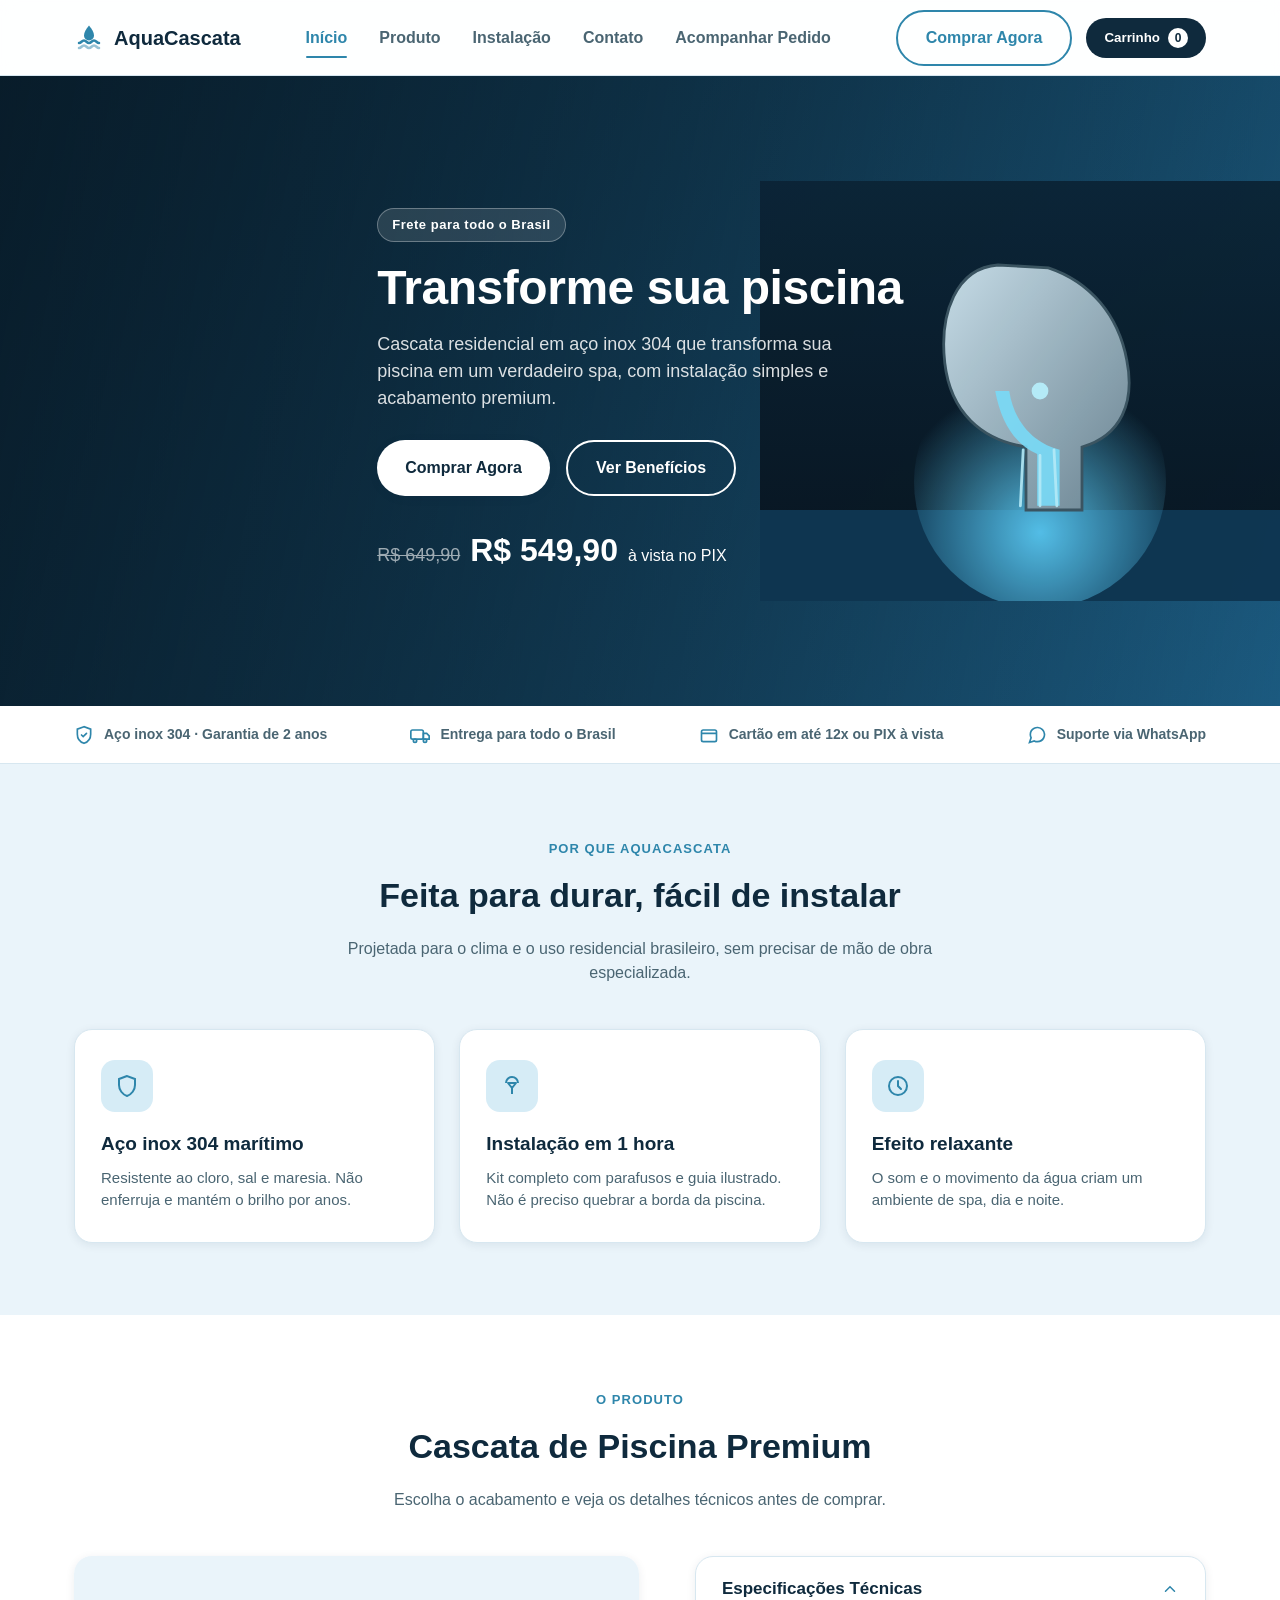
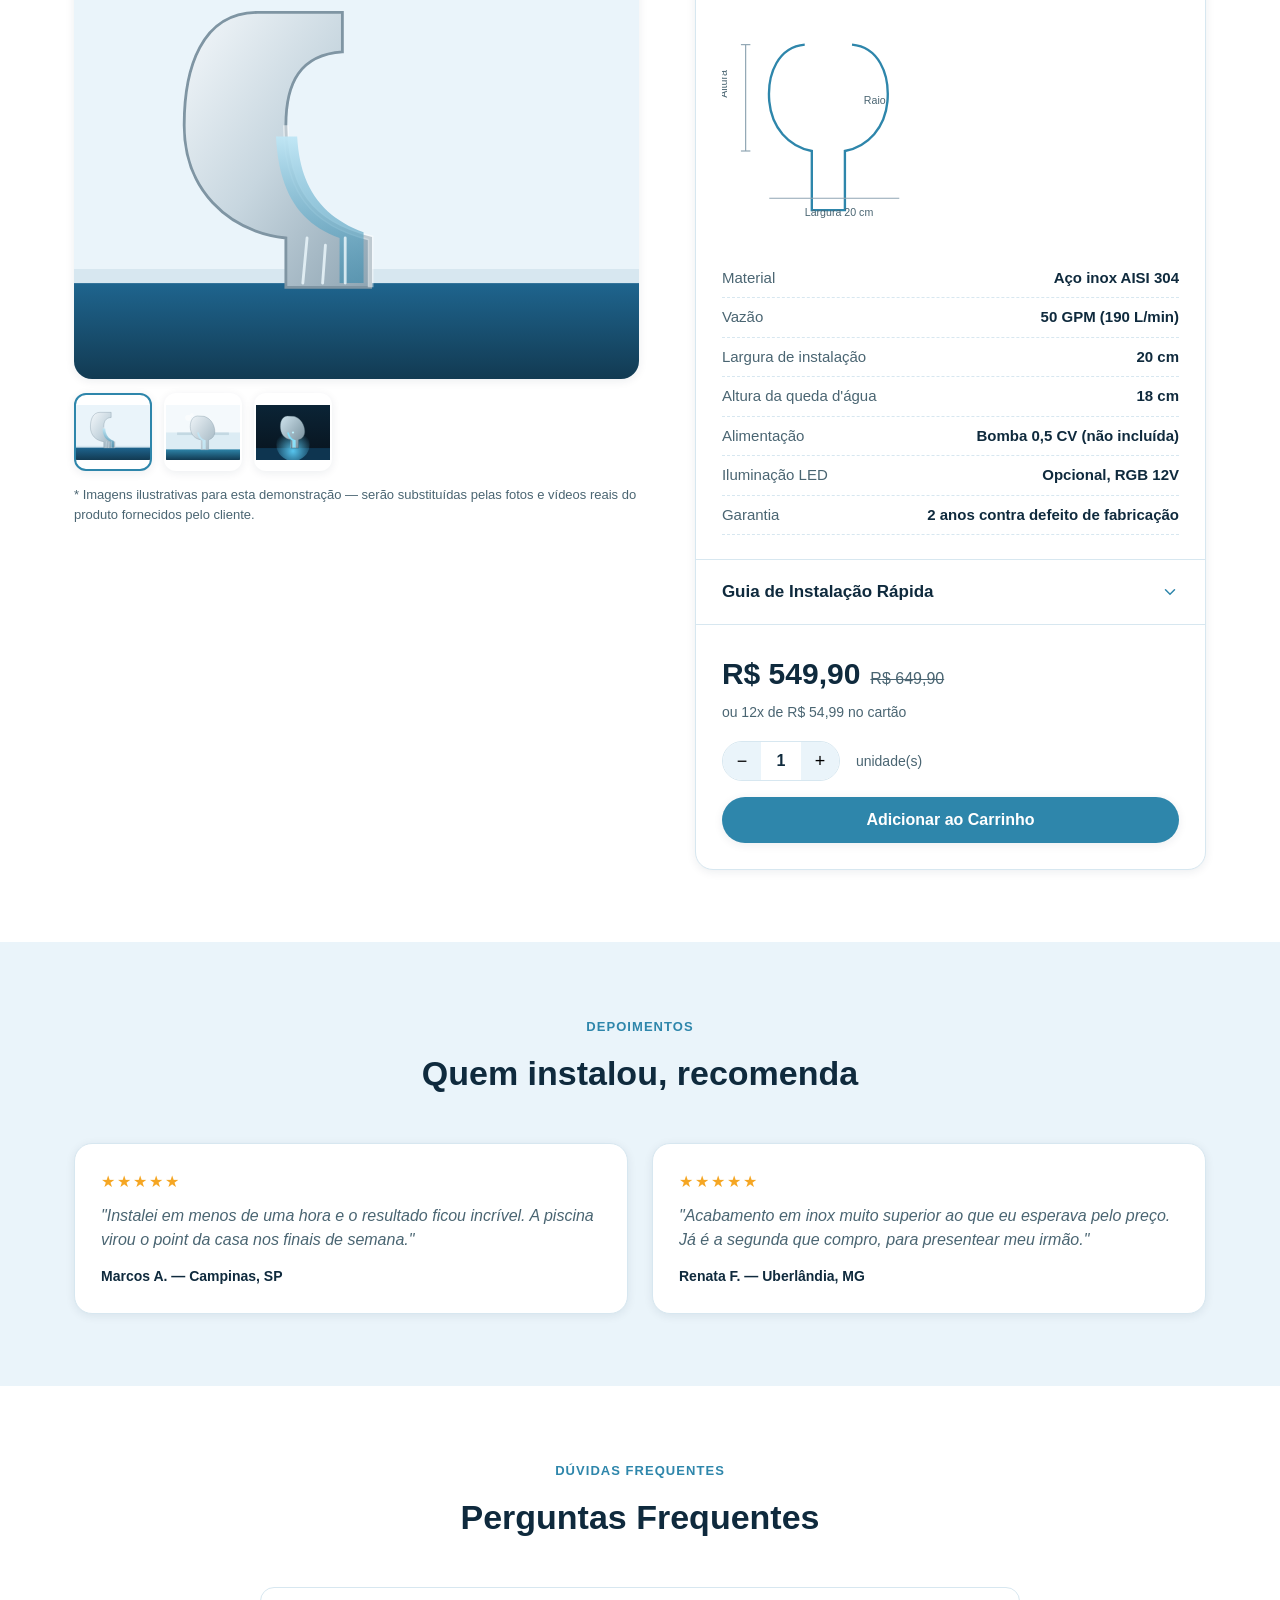
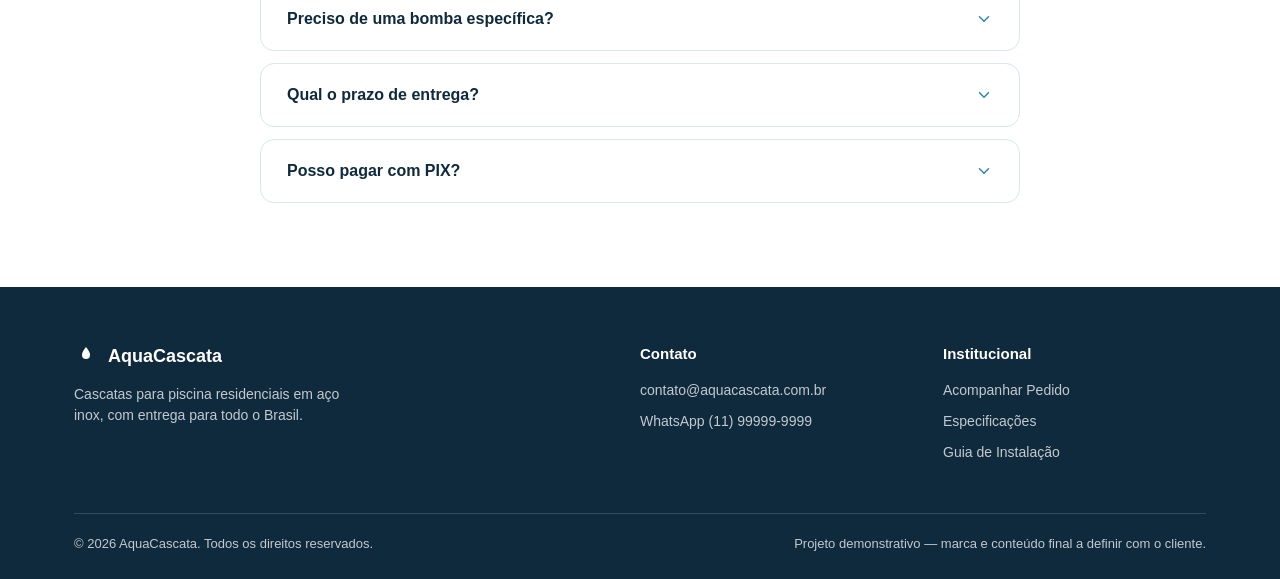
==== cascata-piscina-ecommerce/index.html @ f9c1d42a "Add pool-waterfall e-commerce demo (cascata-piscina-ecommerce) Static single-product e-commerce prot" ====
<!DOCTYPE html>
<html lang="pt-BR">
<head>
<meta charset="UTF-8">
<meta name="viewport" content="width=device-width, initial-scale=1.0">
<title>Cascata para Piscina Residencial em Aço Inox | AquaCascata</title>
<meta name="description" content="Cascata para piscina residencial em aço inox 304. Instalação fácil, iluminação LED opcional e entrega para todo o Brasil. Compre com PIX ou cartão em até 12x.">
<meta name="keywords" content="cascata para piscina, cascata para piscina residencial, cachoeira para piscina, spillway piscina">
<link rel="canonical" href="https://exemplo.com.br/">
<!-- Open Graph -->
<meta property="og:type" content="product">
<meta property="og:title" content="Cascata para Piscina Residencial em Aço Inox | AquaCascata">
<meta property="og:description" content="Transforme sua piscina com uma cascata premium em aço inox 304. Fácil instalação, iluminação LED opcional, entrega para todo o Brasil.">
<meta property="og:image" content="assets/waterfall-1.svg">
<meta property="og:locale" content="pt_BR">
<link rel="stylesheet" href="css/styles.css">
<!-- Schema.org structured data for SEO -->
<script type="application/ld+json">
{
  "@context": "https://schema.org/",
  "@type": "Product",
  "name": "Cascata de Piscina Premium AquaCascata",
  "image": "assets/waterfall-1.svg",
  "description": "Cascata para piscina residencial em aço inox 304, fluxo de 50 GPM, com iluminação LED opcional.",
  "brand": { "@type": "Brand", "name": "AquaCascata" },
  "offers": {
    "@type": "Offer",
    "priceCurrency": "BRL",
    "price": "549.90",
    "availability": "https://schema.org/InStock",
    "url": "https://exemplo.com.br/"
  }
}
</script>
<!-- Google Analytics 4 (placeholder — troque G-XXXXXXX pelo ID real do cliente) -->
<script>
  window.dataLayer = window.dataLayer || [];
  function gtag(){dataLayer.push(arguments);}
  gtag('js', new Date());
  gtag('config', 'G-XXXXXXX');
</script>
<!-- Meta (Facebook) Pixel (placeholder — troque XXXXXXXXXXXXXXX pelo ID real do cliente) -->
<script>
  !function(f,b,e,v,n,t,s){if(f.fbq)return;n=f.fbq=function(){n.callMethod?
  n.callMethod.apply(n,arguments):n.queue.push(arguments)};if(!f._fbq)f._fbq=n;
  n.push=n;n.loaded=!0;n.version='2.0';n.queue=[];t=b.createElement(e);t.async=!0;
  t.src=v;s=b.getElementsByTagName(e)[0];s.parentNode.insertBefore(t,s)}(window,
  document,'script','https://connect.facebook.net/en_US/fbevents.js');
  fbq('init', 'XXXXXXXXXXXXXXX');
  fbq('track', 'PageView');
</script>
</head>
<body>

<header class="site-header">
  <div class="container">
    <a href="index.html" class="brand">
      <svg width="30" height="30" viewBox="0 0 24 24" fill="none"><path d="M4 16c2 0 2-2 4-2s2 2 4 2 2-2 4-2 2 2 4 2" stroke="#2e86ab" stroke-width="2" stroke-linecap="round"/><path d="M4 20c2 0 2-2 4-2s2 2 4 2 2-2 4-2 2 2 4 2" stroke="#2e86ab" stroke-width="2" stroke-linecap="round" opacity="0.5"/><path d="M12 2c-2.5 3-4 5.5-4 8a4 4 0 0 0 8 0c0-2.5-1.5-5-4-8Z" fill="#2e86ab"/></svg>
      AquaCascata
    </a>
    <button class="nav-toggle" id="navToggle" aria-label="Abrir menu"><span></span><span></span><span></span></button>
    <nav class="main-nav" id="mainNav">
      <a href="index.html" class="active">Início</a>
      <a href="index.html#produto">Produto</a>
      <a href="index.html#instalacao">Instalação</a>
      <a href="index.html#contato">Contato</a>
      <a href="rastreio.html">Acompanhar Pedido</a>
    </nav>
    <div class="header-actions">
      <a href="index.html#produto" class="btn btn-outline">Comprar Agora</a>
      <button class="cart-btn" id="cartOpenBtn">
        Carrinho <span class="cart-count" id="cartCount">0</span>
      </button>
    </div>
  </div>
</header>

<section class="hero">
  <div class="container">
    <div class="hero-content">
      <span class="eyebrow">Frete para todo o Brasil</span>
      <h1>Transforme sua piscina</h1>
      <p>Cascata residencial em aço inox 304 que transforma sua piscina em um verdadeiro spa, com instalação simples e acabamento premium.</p>
      <div class="hero-ctas">
        <a href="#produto" class="btn btn-light">Comprar Agora</a>
        <a href="#beneficios" class="btn btn-outline" style="border-color:#fff;color:#fff;">Ver Benefícios</a>
      </div>
      <div class="hero-price">
        <span class="old">R$ 649,90</span>
        <span class="new">R$ 549,90</span>
        <span>à vista no PIX</span>
      </div>
    </div>
  </div>
  <img class="hero-illustration" src="assets/waterfall-3.svg" alt="Cascata para piscina com iluminação LED noturna">
</section>

<div class="trust-bar">
  <div class="container">
    <div class="trust-item"><svg width="20" height="20" fill="none" viewBox="0 0 24 24"><path d="M12 2 4 5v6c0 5 3.4 9.4 8 11 4.6-1.6 8-6 8-11V5l-8-3Z" stroke="currentColor" stroke-width="2"/><path d="m9 12 2 2 4-4" stroke="currentColor" stroke-width="2" stroke-linecap="round"/></svg> Aço inox 304 · Garantia de 2 anos</div>
    <div class="trust-item"><svg width="20" height="20" fill="none" viewBox="0 0 24 24"><rect x="1" y="6" width="15" height="11" rx="2" stroke="currentColor" stroke-width="2"/><path d="M16 10h4l3 3v4h-7z" stroke="currentColor" stroke-width="2"/><circle cx="6" cy="19" r="2" stroke="currentColor" stroke-width="2"/><circle cx="18" cy="19" r="2" stroke="currentColor" stroke-width="2"/></svg> Entrega para todo o Brasil</div>
    <div class="trust-item"><svg width="20" height="20" fill="none" viewBox="0 0 24 24"><path d="M3 10h18M5 6h14a2 2 0 0 1 2 2v10a2 2 0 0 1-2 2H5a2 2 0 0 1-2-2V8a2 2 0 0 1 2-2Z" stroke="currentColor" stroke-width="2"/></svg> Cartão em até 12x ou PIX à vista</div>
    <div class="trust-item"><svg width="20" height="20" fill="none" viewBox="0 0 24 24"><path d="M21 11.5a8.38 8.38 0 0 1-.9 3.8 8.5 8.5 0 0 1-7.6 4.7 8.38 8.38 0 0 1-3.8-.9L3 21l1.9-5.7a8.38 8.38 0 0 1-.9-3.8 8.5 8.5 0 0 1 4.7-7.6 8.38 8.38 0 0 1 3.8-.9h.5a8.48 8.48 0 0 1 8 8v.5Z" stroke="currentColor" stroke-width="2"/></svg> Suporte via WhatsApp</div>
  </div>
</div>

<section id="beneficios">
  <div class="container">
    <div class="section-head">
      <span class="tag">Por que AquaCascata</span>
      <h2>Feita para durar, fácil de instalar</h2>
      <p>Projetada para o clima e o uso residencial brasileiro, sem precisar de mão de obra especializada.</p>
    </div>
    <div class="grid-3">
      <div class="benefit-card">
        <div class="benefit-icon"><svg width="24" height="24" fill="none" viewBox="0 0 24 24"><path d="M12 2 4 5v6c0 5 3.4 9.4 8 11 4.6-1.6 8-6 8-11V5l-8-3Z" stroke="currentColor" stroke-width="2"/></svg></div>
        <h3>Aço inox 304 marítimo</h3>
        <p>Resistente ao cloro, sal e maresia. Não enferruja e mantém o brilho por anos.</p>
      </div>
      <div class="benefit-card">
        <div class="benefit-icon"><svg width="24" height="24" fill="none" viewBox="0 0 24 24"><path d="M12 20v-6M12 14 8 9h8l-4 5Z" stroke="currentColor" stroke-width="2" stroke-linejoin="round"/><path d="M6 9a6 6 0 1 1 12 0" stroke="currentColor" stroke-width="2"/></svg></div>
        <h3>Instalação em 1 hora</h3>
        <p>Kit completo com parafusos e guia ilustrado. Não é preciso quebrar a borda da piscina.</p>
      </div>
      <div class="benefit-card">
        <div class="benefit-icon"><svg width="24" height="24" fill="none" viewBox="0 0 24 24"><circle cx="12" cy="12" r="9" stroke="currentColor" stroke-width="2"/><path d="M12 7v5l3 3" stroke="currentColor" stroke-width="2" stroke-linecap="round"/></svg></div>
        <h3>Efeito relaxante</h3>
        <p>O som e o movimento da água criam um ambiente de spa, dia e noite.</p>
      </div>
    </div>
  </div>
</section>

<section id="produto" class="section-alt">
  <div class="container">
    <div class="section-head">
      <span class="tag">O produto</span>
      <h2>Cascata de Piscina Premium</h2>
      <p>Escolha o acabamento e veja os detalhes técnicos antes de comprar.</p>
    </div>

    <div class="product-section">
      <div>
        <div class="gallery-main">
          <img id="galleryMainImg" src="assets/waterfall-1.svg" alt="Cascata para piscina, vista frontal em aço inox">
        </div>
        <div class="gallery-thumbs">
          <button class="active" data-img="assets/waterfall-1.svg"><img src="assets/waterfall-1.svg" alt="Vista frontal"></button>
          <button data-img="assets/waterfall-2.svg"><img src="assets/waterfall-2.svg" alt="Vista lateral instalada na borda"></button>
          <button data-img="assets/waterfall-3.svg"><img src="assets/waterfall-3.svg" alt="Com iluminação LED noturna"></button>
        </div>
        <p style="color:var(--text-muted);font-size:13px;margin-top:14px;">
          * Imagens ilustrativas para esta demonstração — serão substituídas pelas fotos e vídeos reais do produto fornecidos pelo cliente.
        </p>
      </div>

      <div>
        <div class="product-panel">
          <div class="accordion-item open">
            <button class="accordion-trigger" data-accordion>
              Especificações Técnicas
              <svg class="chevron" width="18" height="18" viewBox="0 0 24 24" fill="none"><path d="m6 9 6 6 6-6" stroke="currentColor" stroke-width="2" stroke-linecap="round"/></svg>
            </button>
            <div class="accordion-body">
              <svg class="spec-diagram" viewBox="0 0 220 180" fill="none">
                <path d="M70 20c-22 2-32 24-30 48 2 22 16 38 36 42v50h28v-50c20-4 34-20 36-42 2-24-8-46-30-48" stroke="#2e86ab" stroke-width="2"/>
                <line x1="20" y1="20" x2="20" y2="110" stroke="#8fa5b3" stroke-width="1"/>
                <line x1="16" y1="20" x2="24" y2="20" stroke="#8fa5b3" stroke-width="1"/>
                <line x1="16" y1="110" x2="24" y2="110" stroke="#8fa5b3" stroke-width="1"/>
                <text x="4" y="65" font-size="9" fill="#4a6572" transform="rotate(-90 4 65)">Altura</text>
                <line x1="40" y1="150" x2="150" y2="150" stroke="#8fa5b3" stroke-width="1"/>
                <text x="70" y="165" font-size="9" fill="#4a6572">Largura 20 cm</text>
                <text x="120" y="70" font-size="9" fill="#4a6572">Raio</text>
              </svg>
              <ul class="spec-list">
                <li><span>Material</span> <b>Aço inox AISI 304</b></li>
                <li><span>Vazão</span> <b>50 GPM (190 L/min)</b></li>
                <li><span>Largura de instalação</span> <b>20 cm</b></li>
                <li><span>Altura da queda d'água</span> <b>18 cm</b></li>
                <li><span>Alimentação</span> <b>Bomba 0,5 CV (não incluída)</b></li>
                <li><span>Iluminação LED</span> <b>Opcional, RGB 12V</b></li>
                <li><span>Garantia</span> <b>2 anos contra defeito de fabricação</b></li>
              </ul>
            </div>
          </div>
          <div class="accordion-item" id="instalacao">
            <button class="accordion-trigger" data-accordion>
              Guia de Instalação Rápida
              <svg class="chevron" width="18" height="18" viewBox="0 0 24 24" fill="none"><path d="m6 9 6 6 6-6" stroke="currentColor" stroke-width="2" stroke-linecap="round"/></svg>
            </button>
            <div class="accordion-body">
              <ol class="install-steps">
                <li>Escolha a posição na borda da piscina e marque os furos com o gabarito incluso.</li>
                <li>Fixe a base com os parafusos e buchas fornecidos (chave de fenda ou parafusadeira).</li>
                <li>Conecte a mangueira da bomba à entrada de água na parte traseira da peça.</li>
                <li>Ligue a bomba e ajuste o registro até atingir o efeito de queda desejado.</li>
                <li>(Opcional) Conecte a fita LED à fonte 12V para iluminação noturna.</li>
              </ol>
              <a class="download-link" href="#" onclick="alert('Nesta demonstração o PDF é simulado. No site final, este link abre o guia de instalação real em PDF.'); return false;">
                <svg width="18" height="18" fill="none" viewBox="0 0 24 24"><path d="M12 3v12m0 0-4-4m4 4 4-4" stroke="currentColor" stroke-width="2" stroke-linecap="round" stroke-linejoin="round"/><path d="M4 17v2a2 2 0 0 0 2 2h12a2 2 0 0 0 2-2v-2" stroke="currentColor" stroke-width="2"/></svg>
                Baixar guia em PDF
              </a>
            </div>
          </div>

          <div class="buy-box">
            <div class="price-row"><span class="new">R$ 549,90</span><span class="old">R$ 649,90</span></div>
            <div class="installments">ou 12x de R$ 54,99 no cartão</div>
            <div class="qty-row">
              <div class="qty-control">
                <button type="button" id="qtyMinus">−</button>
                <span id="qtyValue">1</span>
                <button type="button" id="qtyPlus">+</button>
              </div>
              <span style="color:var(--text-muted);font-size:14px;">unidade(s)</span>
            </div>
            <button class="btn btn-primary btn-block" id="addToCartBtn">Adicionar ao Carrinho</button>
          </div>
        </div>
      </div>
    </div>
  </div>
</section>

<section>
  <div class="container">
    <div class="section-head">
      <span class="tag">Depoimentos</span>
      <h2>Quem instalou, recomenda</h2>
    </div>
    <div class="grid-2">
      <div class="testimonial">
        <div class="stars">★★★★★</div>
        <p>"Instalei em menos de uma hora e o resultado ficou incrível. A piscina virou o point da casa nos finais de semana."</p>
        <div class="who">Marcos A. — Campinas, SP</div>
      </div>
      <div class="testimonial">
        <div class="stars">★★★★★</div>
        <p>"Acabamento em inox muito superior ao que eu esperava pelo preço. Já é a segunda que compro, para presentear meu irmão."</p>
        <div class="who">Renata F. — Uberlândia, MG</div>
      </div>
    </div>
  </div>
</section>

<section class="section-alt">
  <div class="container">
    <div class="section-head">
      <span class="tag">Dúvidas frequentes</span>
      <h2>Perguntas Frequentes</h2>
    </div>
    <div style="max-width:760px;margin:0 auto;">
      <div class="faq-item accordion-item">
        <button class="accordion-trigger" data-accordion>
          Preciso de uma bomba específica?
          <svg class="chevron" width="18" height="18" viewBox="0 0 24 24" fill="none"><path d="m6 9 6 6 6-6" stroke="currentColor" stroke-width="2" stroke-linecap="round"/></svg>
        </button>
        <div class="accordion-body"><p style="color:var(--text-muted);">Qualquer bomba de piscina a partir de 0,5 CV é compatível. Recomendamos consultar o guia técnico para vazões acima de 50 GPM.</p></div>
      </div>
      <div class="faq-item accordion-item">
        <button class="accordion-trigger" data-accordion>
          Qual o prazo de entrega?
          <svg class="chevron" width="18" height="18" viewBox="0 0 24 24" fill="none"><path d="m6 9 6 6 6-6" stroke="currentColor" stroke-width="2" stroke-linecap="round"/></svg>
        </button>
        <div class="accordion-body"><p style="color:var(--text-muted);">Entre 5 e 12 dias úteis, dependendo da região, com código de rastreio enviado por e-mail.</p></div>
      </div>
      <div class="faq-item accordion-item">
        <button class="accordion-trigger" data-accordion>
          Posso pagar com PIX?
          <svg class="chevron" width="18" height="18" viewBox="0 0 24 24" fill="none"><path d="m6 9 6 6 6-6" stroke="currentColor" stroke-width="2" stroke-linecap="round"/></svg>
        </button>
        <div class="accordion-body"><p style="color:var(--text-muted);">Sim. PIX com aprovação instantânea, ou cartão de crédito em até 12x.</p></div>
      </div>
    </div>
  </div>
</section>

<footer class="site-footer" id="contato">
  <div class="container">
    <div class="footer-grid">
      <div>
        <div class="footer-brand">
          <svg width="24" height="24" viewBox="0 0 24 24" fill="none"><path d="M12 2c-2.5 3-4 5.5-4 8a4 4 0 0 0 8 0c0-2.5-1.5-5-4-8Z" fill="#fff"/></svg>
          AquaCascata
        </div>
        <p style="max-width:280px;font-size:14px;">Cascatas para piscina residenciais em aço inox, com entrega para todo o Brasil.</p>
      </div>
      <div>
        <h4>Contato</h4>
        <ul>
          <li><a href="mailto:contato@aquacascata.com.br">contato@aquacascata.com.br</a></li>
          <li><a href="https://wa.me/5511999999999">WhatsApp (11) 99999-9999</a></li>
        </ul>
      </div>
      <div>
        <h4>Institucional</h4>
        <ul>
          <li><a href="rastreio.html">Acompanhar Pedido</a></li>
          <li><a href="#produto">Especificações</a></li>
          <li><a href="#instalacao">Guia de Instalação</a></li>
        </ul>
      </div>
    </div>
    <div class="footer-bottom">
      <span>© 2026 AquaCascata. Todos os direitos reservados.</span>
      <span>Projeto demonstrativo — marca e conteúdo final a definir com o cliente.</span>
    </div>
  </div>
</footer>

<div class="overlay" id="cartOverlay"></div>
<aside class="cart-drawer" id="cartDrawer">
  <div class="cart-drawer-head">
    <h3>Seu Carrinho</h3>
    <button id="cartCloseBtn" aria-label="Fechar carrinho">✕</button>
  </div>
  <div class="cart-items" id="cartItems"></div>
  <div class="cart-drawer-foot">
    <div class="coupon-box">
      <label for="couponInput">Código de Cupom</label>
      <div class="coupon-row">
        <input type="text" id="couponInput" placeholder="Código de Cupom">
        <button type="button" id="couponBtn">Go</button>
      </div>
    </div>
    <div class="cart-subtotal" style="margin-top:16px;">
      <span>Subtotal</span>
      <span id="cartSubtotal">R$ 0,00</span>
    </div>
    <a href="checkout.html" class="btn btn-primary btn-block">Finalizar Compra</a>
  </div>
</aside>

<script src="js/main.js"></script>
</body>
</html>
---- cascata-piscina-ecommerce/css/styles.css ----
/* ==========================================================================
   Cascata Premium — design tokens
   ========================================================================== */
:root {
  --bg-page: #eaf4fa;
  --bg-white: #ffffff;
  --text-dark: #0f2a3d;
  --text-muted: #4a6572;
  --accent: #2e86ab;
  --accent-dark: #1c5f7c;
  --accent-light: #d6ecf6;
  --border: #d7e7f0;
  --shadow-sm: 0 2px 10px rgba(15, 42, 61, 0.08);
  --shadow-md: 0 10px 30px rgba(15, 42, 61, 0.12);
  --radius-card: 18px;
  --radius-pill: 999px;
  --header-h: 76px;
}

* { box-sizing: border-box; }

html { scroll-behavior: smooth; }

body {
  margin: 0;
  font-family: "Segoe UI", -apple-system, BlinkMacSystemFont, Roboto, Helvetica, Arial, sans-serif;
  background: var(--bg-page);
  color: var(--text-dark);
  line-height: 1.5;
}

img { max-width: 100%; display: block; }

a { color: inherit; text-decoration: none; }

.container {
  max-width: 1180px;
  margin: 0 auto;
  padding: 0 24px;
}

.hidden { display: none !important; }

/* ---------- Buttons ---------- */
.btn {
  display: inline-flex;
  align-items: center;
  justify-content: center;
  gap: 8px;
  padding: 14px 28px;
  border-radius: var(--radius-pill);
  border: none;
  font-size: 16px;
  font-weight: 600;
  cursor: pointer;
  transition: transform 0.15s ease, box-shadow 0.15s ease, background 0.15s ease;
}
.btn:active { transform: scale(0.98); }

.btn-primary {
  background: var(--accent);
  color: #fff;
  box-shadow: var(--shadow-sm);
}
.btn-primary:hover { background: var(--accent-dark); }

.btn-light {
  background: #fff;
  color: var(--text-dark);
  box-shadow: var(--shadow-sm);
}
.btn-light:hover { background: var(--accent-light); }

.btn-outline {
  background: transparent;
  color: var(--accent);
  border: 2px solid var(--accent);
}
.btn-outline:hover { background: var(--accent-light); }

.btn-block { width: 100%; }

/* ---------- Header ---------- */
.site-header {
  position: sticky;
  top: 0;
  z-index: 100;
  height: var(--header-h);
  display: flex;
  align-items: center;
  background: rgba(255, 255, 255, 0.92);
  backdrop-filter: blur(8px);
  border-bottom: 1px solid var(--border);
}

.site-header .container {
  display: flex;
  align-items: center;
  justify-content: space-between;
  width: 100%;
}

.brand {
  display: flex;
  align-items: center;
  gap: 10px;
  font-size: 20px;
  font-weight: 700;
  color: var(--text-dark);
}
.brand svg { flex-shrink: 0; }

.main-nav {
  display: flex;
  align-items: center;
  gap: 32px;
}
.main-nav a {
  font-weight: 600;
  color: var(--text-muted);
  position: relative;
  padding: 6px 0;
}
.main-nav a:hover,
.main-nav a.active { color: var(--accent); }
.main-nav a.active::after {
  content: "";
  position: absolute;
  left: 0; right: 0; bottom: -2px;
  height: 2px;
  background: var(--accent);
  border-radius: 2px;
}

.header-actions { display: flex; align-items: center; gap: 14px; }

.cart-btn {
  position: relative;
  display: flex;
  align-items: center;
  gap: 8px;
  background: var(--text-dark);
  color: #fff;
  padding: 10px 18px;
  border-radius: var(--radius-pill);
  font-weight: 600;
  border: none;
  cursor: pointer;
}
.cart-btn:hover { background: var(--accent-dark); }
.cart-count {
  background: #fff;
  color: var(--text-dark);
  font-size: 12px;
  font-weight: 700;
  min-width: 20px;
  height: 20px;
  border-radius: 50%;
  display: inline-flex;
  align-items: center;
  justify-content: center;
  padding: 0 4px;
}

.nav-toggle {
  display: none;
  background: none;
  border: none;
  cursor: pointer;
  padding: 8px;
}
.nav-toggle span {
  display: block;
  width: 24px;
  height: 2px;
  background: var(--text-dark);
  margin: 5px 0;
  border-radius: 2px;
}

/* ---------- Hero ---------- */
.hero {
  position: relative;
  min-height: 560px;
  display: flex;
  align-items: center;
  background:
    linear-gradient(100deg, rgba(6, 20, 31, 0.78) 0%, rgba(6, 20, 31, 0.45) 55%, rgba(6, 20, 31, 0.15) 100%),
    var(--hero-img, linear-gradient(135deg, #103a52, #1f6690));
  background-size: cover;
  background-position: center;
  color: #fff;
  overflow: hidden;
}
.hero-illustration {
  position: absolute;
  right: -40px;
  top: 50%;
  transform: translateY(-50%);
  width: 46%;
  max-width: 560px;
  opacity: 0.95;
}
.hero-content {
  position: relative;
  z-index: 2;
  max-width: 620px;
  padding: 60px 0;
}
.eyebrow {
  display: inline-block;
  background: rgba(255, 255, 255, 0.12);
  border: 1px solid rgba(255, 255, 255, 0.3);
  padding: 6px 14px;
  border-radius: var(--radius-pill);
  font-size: 13px;
  font-weight: 600;
  letter-spacing: 0.04em;
  margin-bottom: 20px;
}
.hero h1 {
  font-size: 48px;
  line-height: 1.08;
  margin: 0 0 18px;
  font-weight: 800;
  letter-spacing: -0.01em;
}
.hero p {
  font-size: 18px;
  color: rgba(255, 255, 255, 0.85);
  margin: 0 0 28px;
  max-width: 480px;
}
.hero-ctas { display: flex; gap: 16px; flex-wrap: wrap; }
.hero-price {
  margin-top: 30px;
  display: flex;
  align-items: baseline;
  gap: 10px;
}
.hero-price .old { text-decoration: line-through; opacity: 0.6; font-size: 18px; }
.hero-price .new { font-size: 32px; font-weight: 800; }

/* ---------- Trust bar ---------- */
.trust-bar {
  background: #fff;
  border-bottom: 1px solid var(--border);
  padding: 18px 0;
}
.trust-bar .container {
  display: flex;
  justify-content: space-between;
  flex-wrap: wrap;
  gap: 16px;
}
.trust-item {
  display: flex;
  align-items: center;
  gap: 10px;
  font-weight: 600;
  color: var(--text-muted);
  font-size: 14px;
}
.trust-item svg { color: var(--accent); flex-shrink: 0; }

/* ---------- Section shell ---------- */
section { padding: 72px 0; }
.section-alt { background: #fff; }
.section-head {
  text-align: center;
  max-width: 620px;
  margin: 0 auto 44px;
}
.section-head .tag {
  color: var(--accent);
  font-weight: 700;
  font-size: 13px;
  letter-spacing: 0.08em;
  text-transform: uppercase;
}
.section-head h2 {
  font-size: 34px;
  margin: 10px 0 12px;
  font-weight: 800;
}
.section-head p { color: var(--text-muted); font-size: 16px; }

/* ---------- Benefits grid ---------- */
.grid-3 {
  display: grid;
  grid-template-columns: repeat(3, 1fr);
  gap: 24px;
}
.benefit-card {
  background: var(--bg-white);
  border-radius: var(--radius-card);
  padding: 30px 26px;
  box-shadow: var(--shadow-sm);
  border: 1px solid var(--border);
}
.benefit-icon {
  width: 52px;
  height: 52px;
  border-radius: 14px;
  background: var(--accent-light);
  color: var(--accent);
  display: flex;
  align-items: center;
  justify-content: center;
  margin-bottom: 18px;
}
.benefit-card h3 { margin: 0 0 8px; font-size: 19px; }
.benefit-card p { margin: 0; color: var(--text-muted); font-size: 15px; }

/* ---------- Product / gallery + specs ---------- */
.product-section { display: grid; grid-template-columns: 1.05fr 0.95fr; gap: 56px; align-items: start; }

.gallery-main {
  background: var(--bg-white);
  border-radius: var(--radius-card);
  box-shadow: var(--shadow-sm);
  overflow: hidden;
  aspect-ratio: 4 / 3;
  display: flex;
  align-items: center;
  justify-content: center;
}
.gallery-thumbs {
  display: flex;
  gap: 12px;
  margin-top: 14px;
}
.gallery-thumbs button {
  border: 2px solid transparent;
  background: var(--bg-white);
  border-radius: 12px;
  padding: 0;
  width: 78px;
  height: 78px;
  overflow: hidden;
  cursor: pointer;
  box-shadow: var(--shadow-sm);
}
.gallery-thumbs button.active { border-color: var(--accent); }

.product-panel {
  background: var(--bg-white);
  border-radius: var(--radius-card);
  box-shadow: var(--shadow-sm);
  border: 1px solid var(--border);
}
.accordion-item + .accordion-item { border-top: 1px solid var(--border); }
.accordion-trigger {
  width: 100%;
  display: flex;
  align-items: center;
  justify-content: space-between;
  background: none;
  border: none;
  padding: 22px 26px;
  font-size: 17px;
  font-weight: 700;
  color: var(--text-dark);
  cursor: pointer;
}
.accordion-trigger .chevron { transition: transform 0.2s ease; color: var(--accent); }
.accordion-item.open .chevron { transform: rotate(180deg); }
.accordion-body {
  max-height: 0;
  overflow: hidden;
  transition: max-height 0.25s ease;
  padding: 0 26px;
}
.accordion-item.open .accordion-body { max-height: 600px; padding-bottom: 24px; }

.spec-diagram { width: 100%; max-width: 260px; margin: 0 auto 18px; color: var(--accent); }
.spec-list { list-style: none; margin: 0; padding: 0; font-size: 15px; }
.spec-list li {
  display: flex;
  justify-content: space-between;
  padding: 8px 0;
  border-bottom: 1px dashed var(--border);
  color: var(--text-muted);
}
.spec-list li b { color: var(--text-dark); }

.install-steps { margin: 0; padding-left: 20px; color: var(--text-muted); font-size: 15px; }
.install-steps li { margin-bottom: 10px; }
.download-link {
  display: inline-flex;
  align-items: center;
  gap: 8px;
  margin-top: 14px;
  font-weight: 700;
  color: var(--accent);
}

.buy-box { padding: 26px; border-top: 1px solid var(--border); }
.buy-box .price-row {
  display: flex;
  align-items: baseline;
  gap: 10px;
  margin-bottom: 6px;
}
.buy-box .price-row .new { font-size: 30px; font-weight: 800; }
.buy-box .price-row .old { text-decoration: line-through; color: var(--text-muted); }
.buy-box .installments { color: var(--text-muted); font-size: 14px; margin-bottom: 18px; }
.qty-row { display: flex; align-items: center; gap: 16px; margin-bottom: 16px; }
.qty-control {
  display: flex;
  align-items: center;
  border: 1px solid var(--border);
  border-radius: var(--radius-pill);
  overflow: hidden;
}
.qty-control button {
  background: var(--bg-page);
  border: none;
  width: 38px;
  height: 38px;
  font-size: 18px;
  cursor: pointer;
}
.qty-control span { width: 40px; text-align: center; font-weight: 700; }

/* ---------- Testimonials ---------- */
.grid-2 { display: grid; grid-template-columns: repeat(2, 1fr); gap: 24px; }
.testimonial {
  background: var(--bg-white);
  border-radius: var(--radius-card);
  padding: 26px;
  box-shadow: var(--shadow-sm);
  border: 1px solid var(--border);
}
.testimonial .stars { color: #f5a623; margin-bottom: 10px; letter-spacing: 2px; }
.testimonial p { color: var(--text-muted); font-style: italic; margin: 0 0 14px; }
.testimonial .who { font-weight: 700; font-size: 14px; }

/* ---------- FAQ ---------- */
.faq-item { background: var(--bg-white); border: 1px solid var(--border); border-radius: 14px; margin-bottom: 12px; }
.faq-item .accordion-trigger { font-size: 16px; }

/* ---------- Footer ---------- */
.site-footer { background: var(--text-dark); color: rgba(255, 255, 255, 0.75); padding: 56px 0 26px; }
.footer-grid { display: grid; grid-template-columns: 2fr 1fr 1fr; gap: 40px; margin-bottom: 40px; }
.footer-grid h4 { color: #fff; margin: 0 0 14px; font-size: 15px; }
.footer-grid ul { list-style: none; margin: 0; padding: 0; }
.footer-grid li { margin-bottom: 10px; font-size: 14px; }
.footer-grid a:hover { color: #fff; }
.footer-brand { display: flex; align-items: center; gap: 10px; color: #fff; font-weight: 700; font-size: 18px; margin-bottom: 12px; }
.footer-bottom {
  border-top: 1px solid rgba(255, 255, 255, 0.15);
  padding-top: 20px;
  font-size: 13px;
  display: flex;
  justify-content: space-between;
  flex-wrap: wrap;
  gap: 10px;
}

/* ---------- Cart drawer ---------- */
.overlay {
  position: fixed;
  inset: 0;
  background: rgba(6, 20, 31, 0.45);
  z-index: 200;
  opacity: 0;
  pointer-events: none;
  transition: opacity 0.2s ease;
}
.overlay.open { opacity: 1; pointer-events: auto; }

.cart-drawer {
  position: fixed;
  top: 0;
  right: -420px;
  width: 380px;
  max-width: 92vw;
  height: 100%;
  background: var(--bg-page);
  z-index: 201;
  box-shadow: var(--shadow-md);
  transition: right 0.28s ease;
  display: flex;
  flex-direction: column;
}
.cart-drawer.open { right: 0; }
.cart-drawer-head {
  display: flex;
  align-items: center;
  justify-content: space-between;
  padding: 22px 24px;
  background: #fff;
  border-bottom: 1px solid var(--border);
}
.cart-drawer-head h3 { margin: 0; font-size: 20px; }
.cart-drawer-head button { background: none; border: none; cursor: pointer; font-size: 20px; color: var(--text-muted); }
.cart-items { flex: 1; overflow-y: auto; padding: 20px 24px; }
.cart-line {
  display: flex;
  gap: 14px;
  background: var(--bg-white);
  border-radius: 14px;
  padding: 14px;
  margin-bottom: 14px;
  box-shadow: var(--shadow-sm);
  position: relative;
}
.cart-line img { width: 64px; height: 64px; border-radius: 10px; object-fit: cover; background: var(--accent-light); }
.cart-line .name { font-weight: 700; font-size: 15px; margin: 0 0 4px; padding-right: 20px; }
.cart-line .price { color: var(--accent); font-weight: 700; }
.cart-line .remove {
  position: absolute;
  top: 10px;
  right: 10px;
  background: none;
  border: none;
  cursor: pointer;
  color: var(--text-muted);
  font-size: 16px;
}
.cart-empty { text-align: center; color: var(--text-muted); padding: 40px 10px; }
.coupon-box {
  background: var(--bg-white);
  border-radius: 14px;
  padding: 16px;
  margin-top: 6px;
  box-shadow: var(--shadow-sm);
}
.coupon-box label { display: block; font-weight: 700; margin-bottom: 10px; font-size: 14px; }
.coupon-row { display: flex; gap: 8px; }
.coupon-row input {
  flex: 1;
  padding: 10px 14px;
  border-radius: var(--radius-pill);
  border: 1px solid var(--border);
}
.coupon-row button {
  background: var(--accent);
  color: #fff;
  border: none;
  padding: 10px 20px;
  border-radius: var(--radius-pill);
  font-weight: 700;
  cursor: pointer;
}
.cart-drawer-foot { padding: 20px 24px; background: #fff; border-top: 1px solid var(--border); }
.cart-subtotal { display: flex; justify-content: space-between; font-size: 18px; font-weight: 800; margin-bottom: 14px; }

/* ---------- Forms (checkout) ---------- */
.checkout-wrap {
  max-width: 720px;
  margin: 0 auto;
  background: var(--bg-white);
  border-radius: var(--radius-card);
  box-shadow: var(--shadow-sm);
  padding: 40px;
}
.checkout-wrap h1 { text-align: center; font-size: 30px; margin: 0 0 30px; }
.form-section h2 { font-size: 16px; text-transform: uppercase; letter-spacing: 0.04em; color: var(--text-muted); margin: 0 0 16px; }
.form-grid { display: grid; grid-template-columns: 1fr 1fr; gap: 14px; margin-bottom: 30px; }
.form-grid .full { grid-column: 1 / -1; }
.field label { display: block; font-size: 13px; font-weight: 700; margin-bottom: 6px; color: var(--text-dark); }
.field input, .field select {
  width: 100%;
  padding: 13px 16px;
  border-radius: 12px;
  border: 1px solid var(--border);
  font-size: 15px;
  background: var(--bg-page);
}
.field input:focus, .field select:focus { outline: 2px solid var(--accent); background: #fff; }
.field.error input { outline: 2px solid #d64545; }
.field-error { color: #d64545; font-size: 12px; margin-top: 4px; display: none; }
.field.error .field-error { display: block; }

.payment-methods { display: grid; grid-template-columns: 1fr 1fr; gap: 16px; margin-bottom: 30px; }
.payment-option {
  border: 2px solid var(--border);
  border-radius: 14px;
  padding: 18px;
  cursor: pointer;
  transition: border-color 0.15s ease;
}
.payment-option.selected { border-color: var(--accent); background: var(--accent-light); }
.payment-option-head { display: flex; align-items: center; gap: 10px; font-weight: 700; margin-bottom: 12px; }
.payment-option-head input { accent-color: var(--accent); width: 16px; height: 16px; }
.card-fields { display: grid; grid-template-columns: 1fr; gap: 10px; }
.card-fields .row { display: grid; grid-template-columns: 1fr 1fr; gap: 10px; }
.card-fields input {
  width: 100%;
  padding: 10px 12px;
  border-radius: 10px;
  border: 1px solid var(--border);
  font-size: 14px;
  background: #fff;
}
.pix-box { text-align: center; color: var(--text-muted); font-size: 14px; }
.pix-box .pix-badge {
  display: inline-flex;
  align-items: center;
  gap: 8px;
  background: #fff;
  border-radius: var(--radius-pill);
  padding: 8px 16px;
  font-weight: 800;
  color: #32bcad;
  margin-bottom: 8px;
}

.order-total { display: flex; justify-content: space-between; align-items: center; font-size: 22px; font-weight: 800; margin: 20px 0 26px; padding-top: 20px; border-top: 1px dashed var(--border); }

/* ---------- Tracking page ---------- */
.track-box { max-width: 520px; margin: 0 auto; background: var(--bg-white); border-radius: var(--radius-card); box-shadow: var(--shadow-sm); padding: 36px; text-align: center; }
.track-result { margin-top: 24px; text-align: left; }
.track-step { display: flex; gap: 14px; padding: 12px 0; border-bottom: 1px solid var(--border); }
.track-step .dot { width: 12px; height: 12px; border-radius: 50%; background: var(--border); margin-top: 5px; flex-shrink: 0; }
.track-step.done .dot { background: var(--accent); }
.track-step .label { font-weight: 700; }
.track-step .date { font-size: 13px; color: var(--text-muted); }

/* ---------- Confirmation page ---------- */
.confirm-box { max-width: 560px; margin: 0 auto; text-align: center; background: var(--bg-white); border-radius: var(--radius-card); box-shadow: var(--shadow-sm); padding: 48px 40px; }
.confirm-icon { width: 72px; height: 72px; border-radius: 50%; background: var(--accent-light); color: var(--accent); display: flex; align-items: center; justify-content: center; margin: 0 auto 20px; }
.confirm-order-id { display: inline-block; background: var(--bg-page); padding: 10px 22px; border-radius: var(--radius-pill); font-weight: 800; letter-spacing: 0.04em; margin: 14px 0 26px; }

/* ---------- Mobile ---------- */
@media (max-width: 900px) {
  .grid-3 { grid-template-columns: 1fr; }
  .grid-2 { grid-template-columns: 1fr; }
  .product-section { grid-template-columns: 1fr; }
  .footer-grid { grid-template-columns: 1fr 1fr; }
  .hero h1 { font-size: 36px; }
  .hero-illustration { display: none; }
}

@media (max-width: 720px) {
  .main-nav { position: fixed; top: var(--header-h); left: 0; right: 0; background: #fff; flex-direction: column; align-items: flex-start; padding: 20px 24px; gap: 18px; border-bottom: 1px solid var(--border); transform: translateY(-130%); transition: transform 0.2s ease; }
  .main-nav.open { transform: translateY(0); }
  .nav-toggle { display: block; }
  .header-actions .btn-outline { display: none; }
  .form-grid { grid-template-columns: 1fr; }
  .payment-methods { grid-template-columns: 1fr; }
  .footer-grid { grid-template-columns: 1fr; }
  .checkout-wrap { padding: 26px; }
  .hero { min-height: 460px; }
  .card-fields .row { grid-template-columns: 1fr; }
}
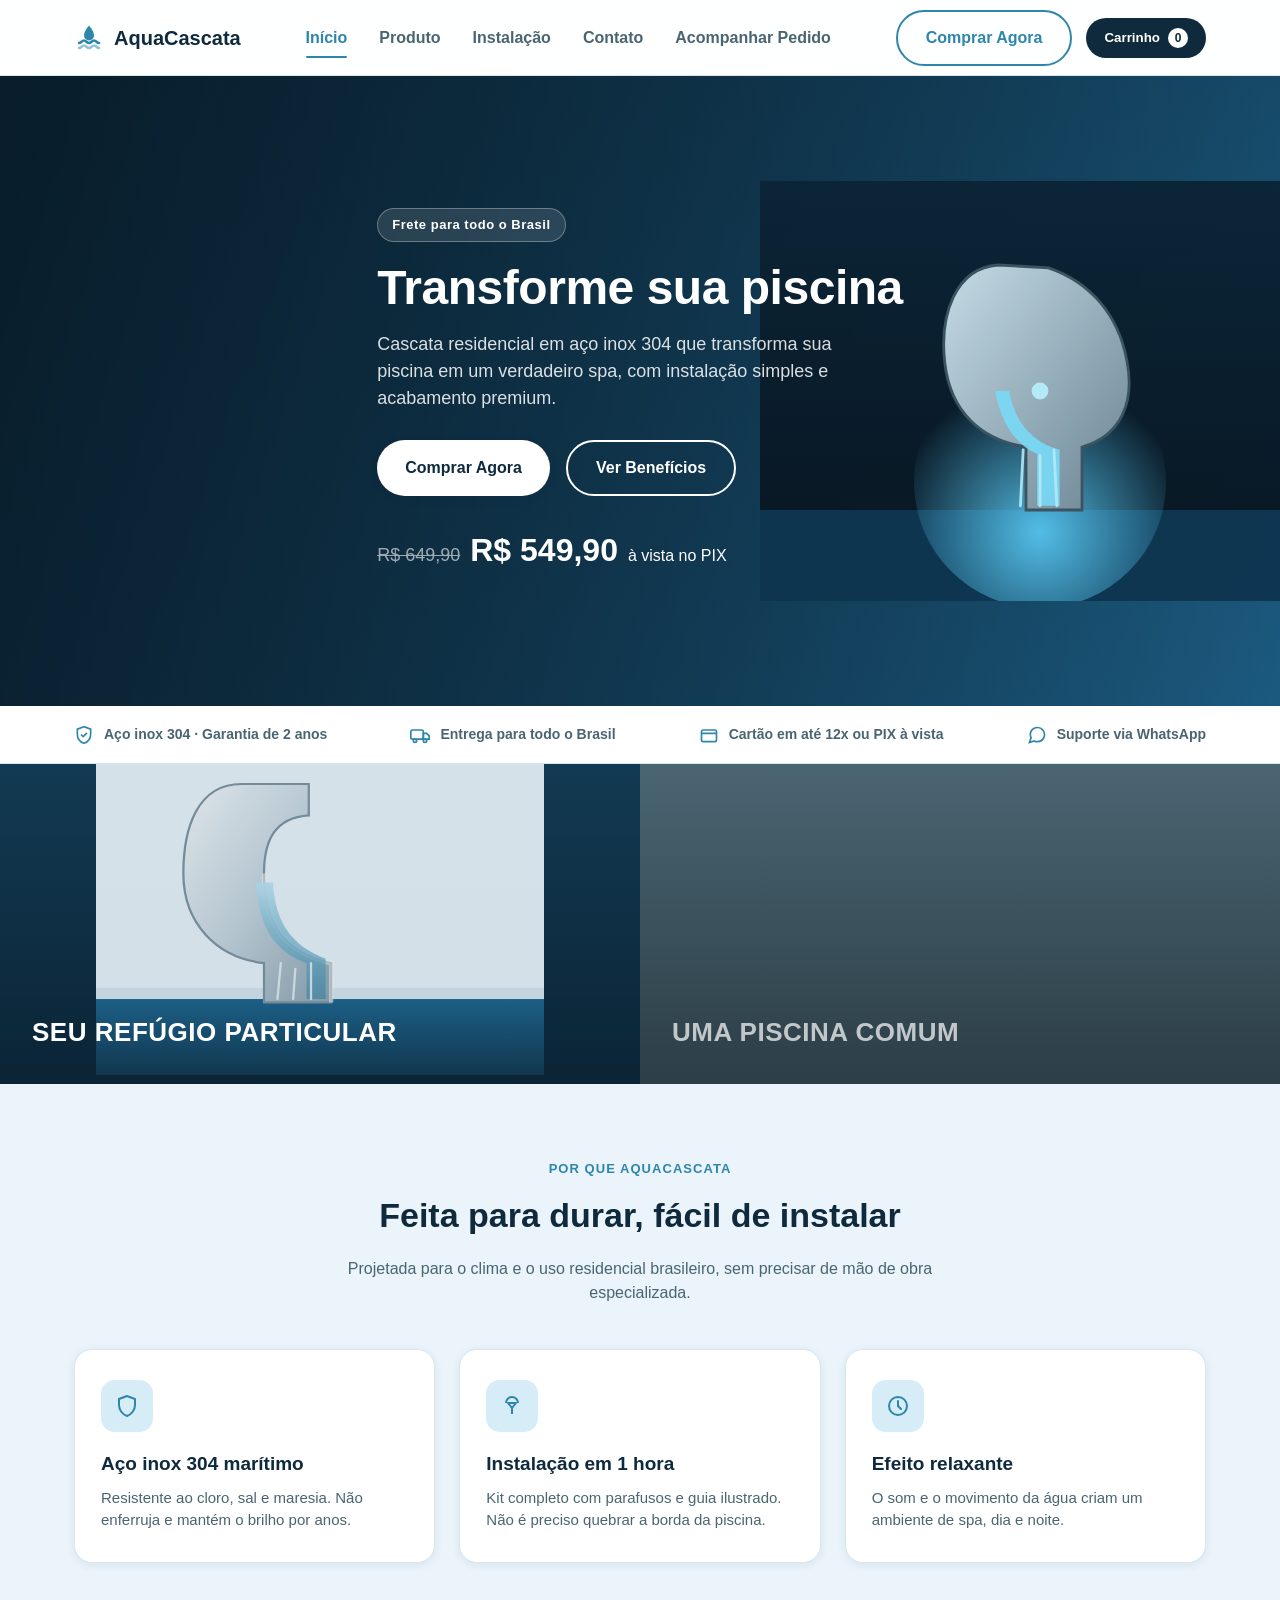
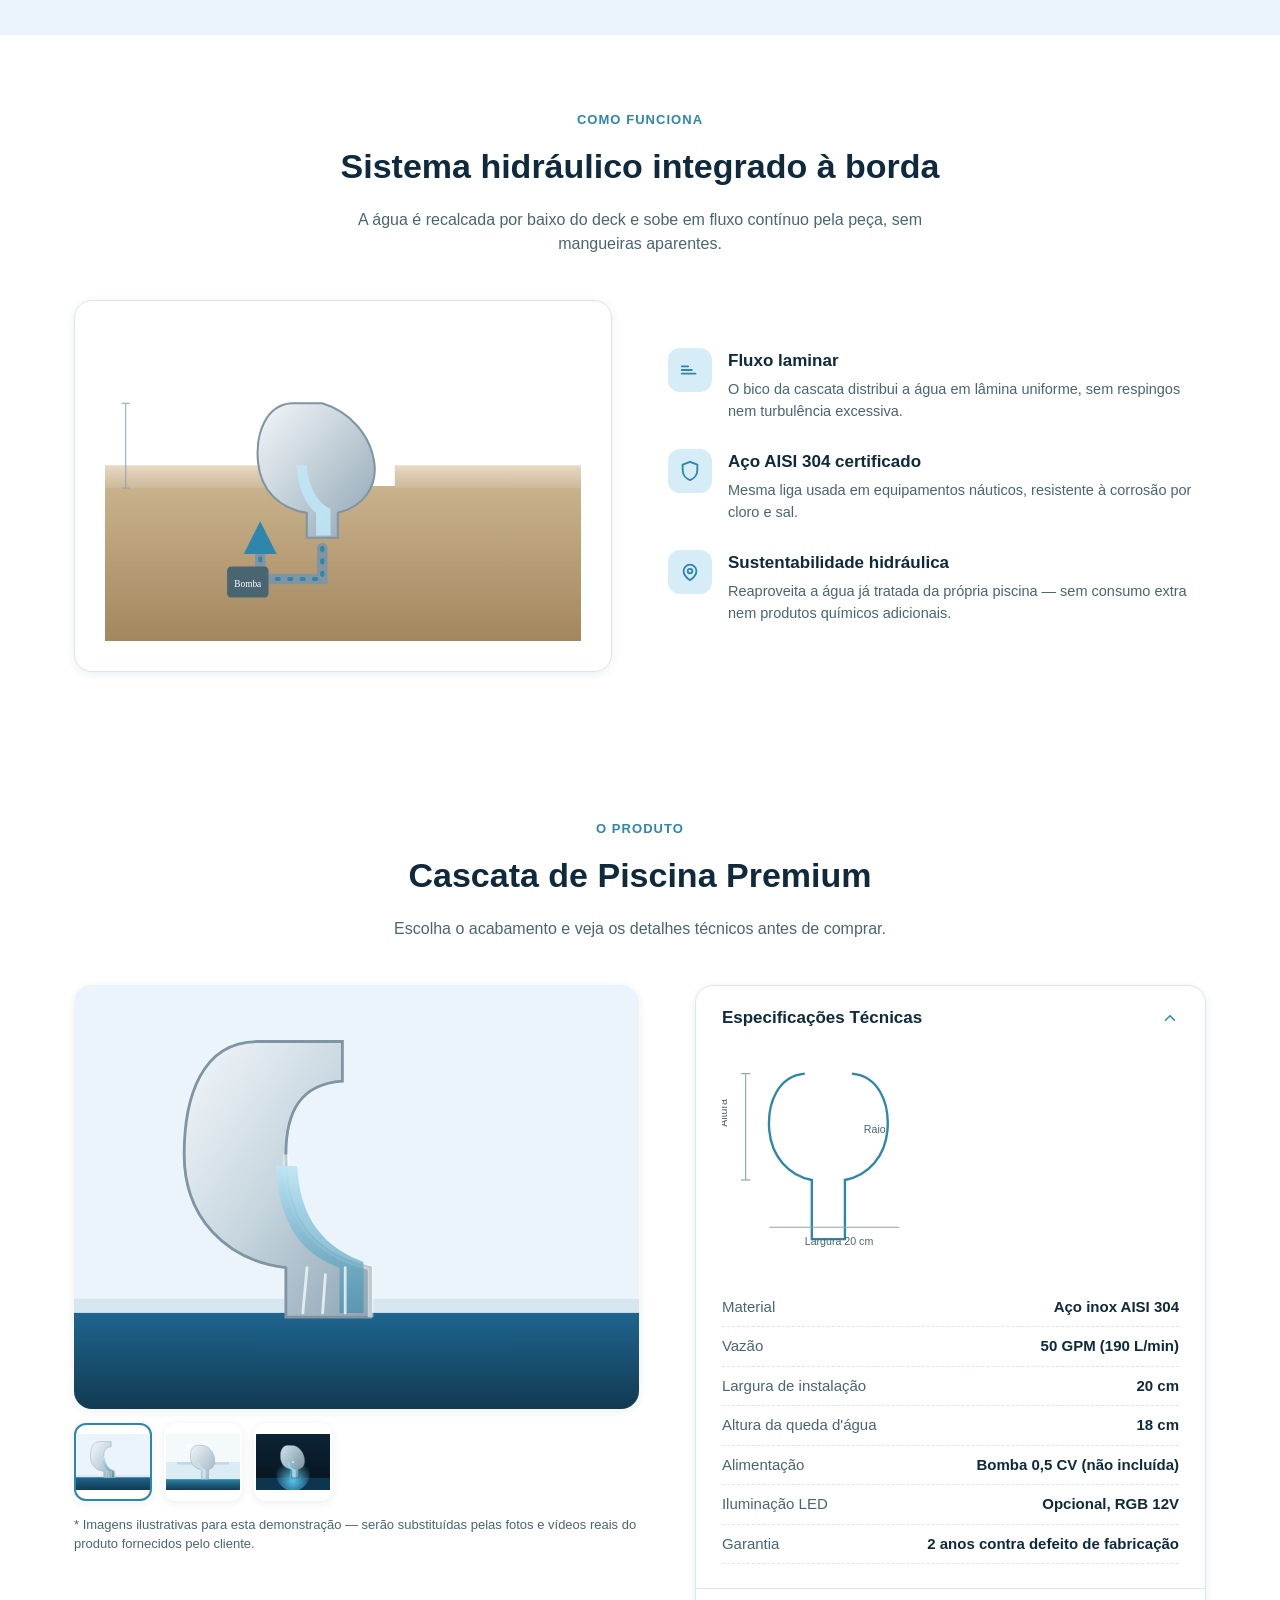
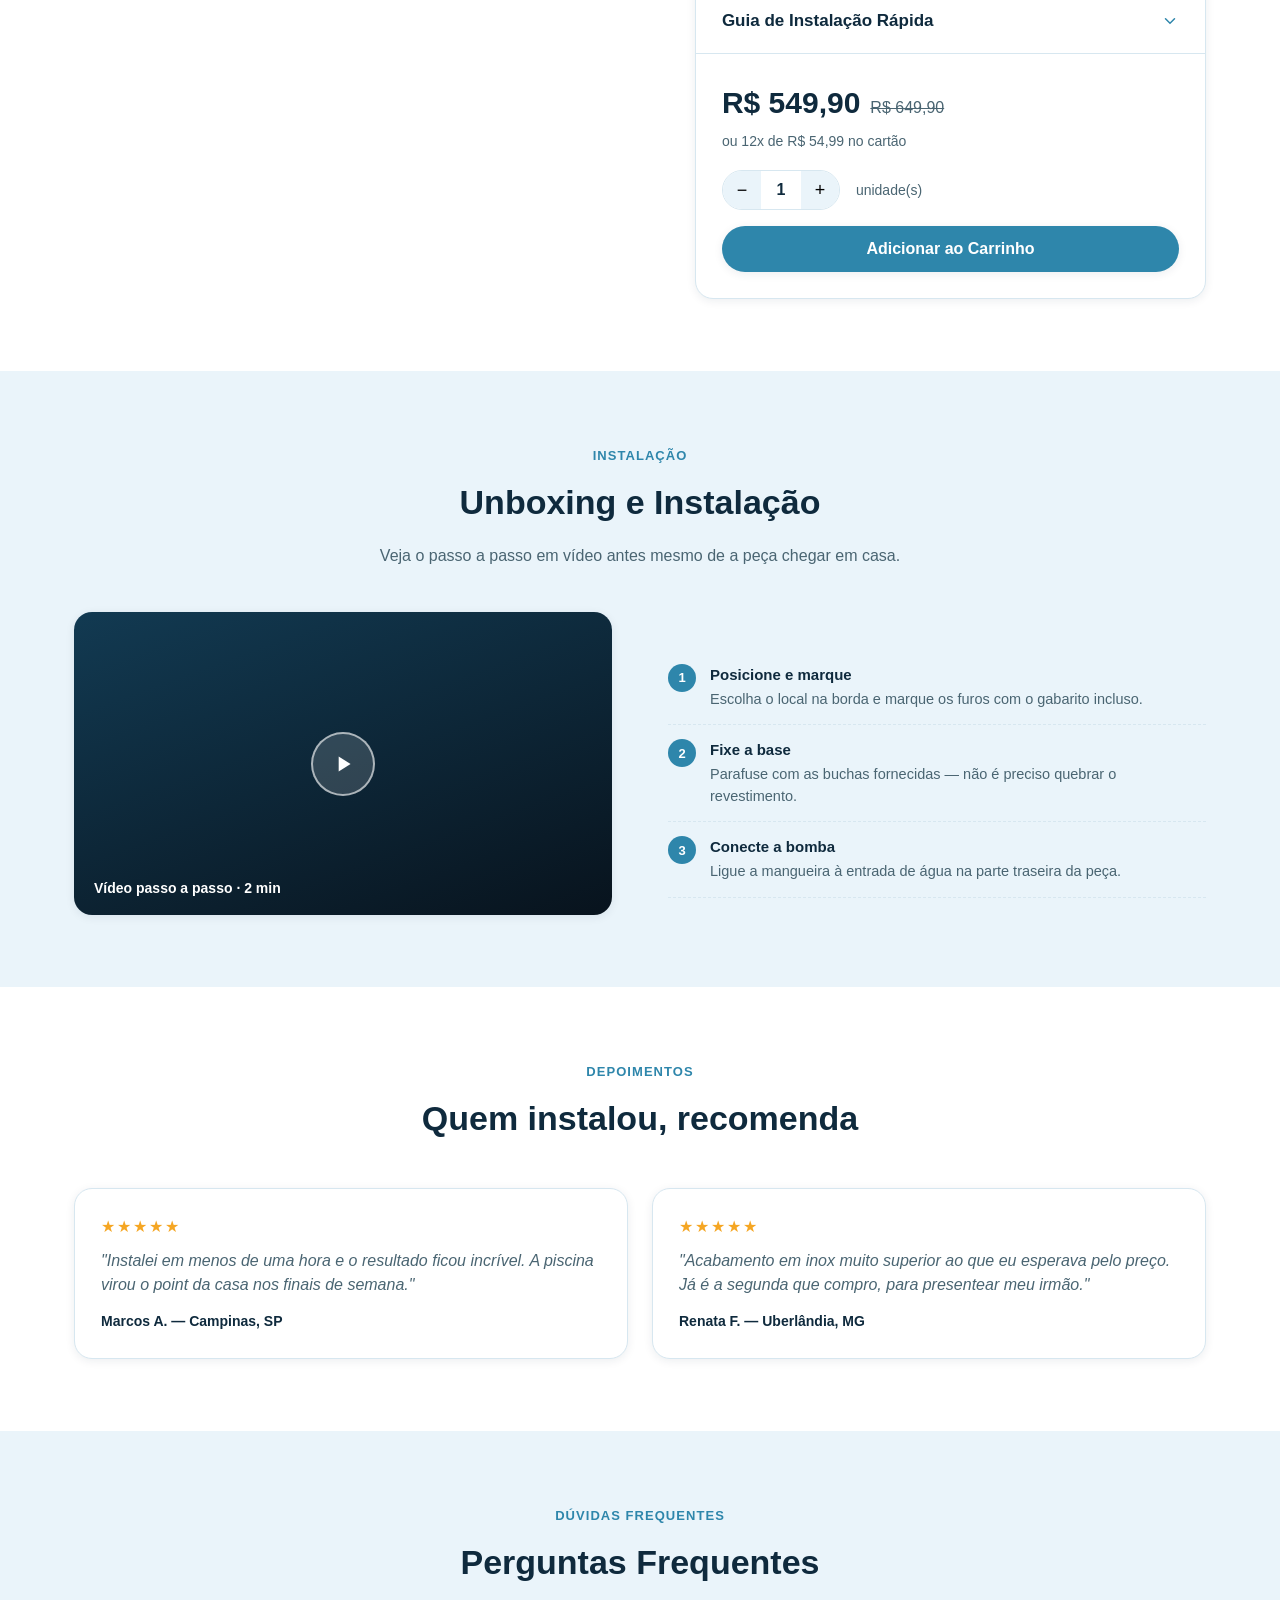
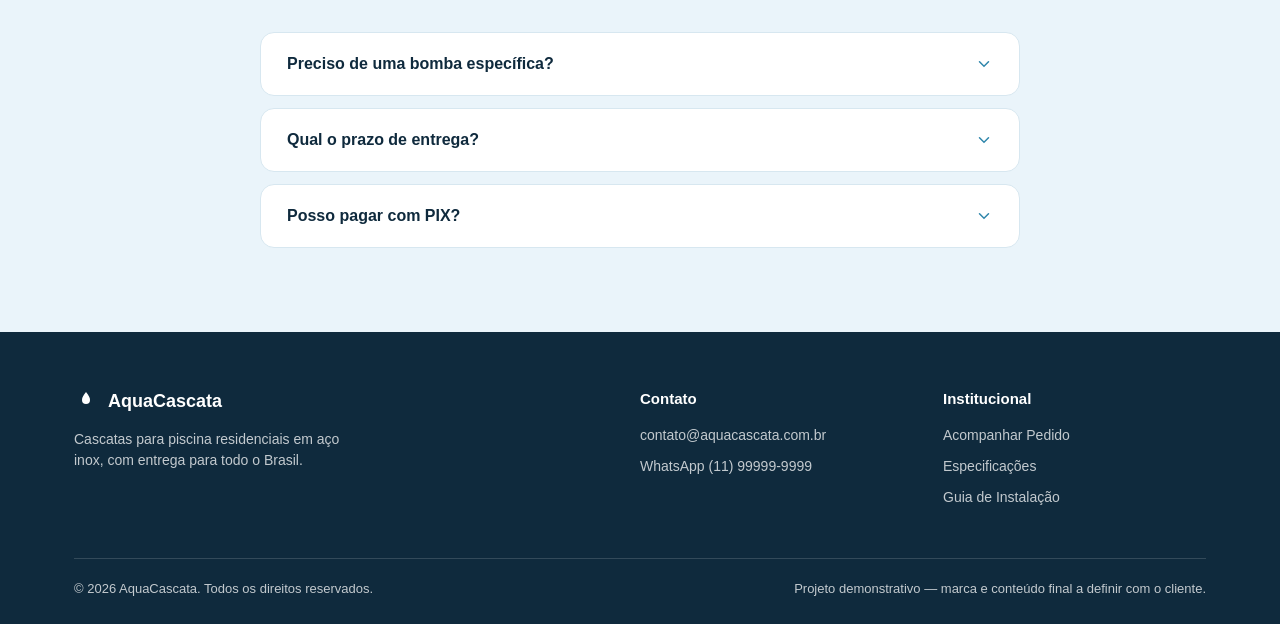
==== commit 53545ebb: "Add hydraulic diagram, comparison banner and install video section Based on additional design refere" ====
--- a/cascata-piscina-ecommerce/index.html
+++ b/cascata-piscina-ecommerce/index.html
@@ -104,6 +104,18 @@
   </div>
 </div>
 
+<section class="compare-section">
+  <div class="compare-grid">
+    <div class="compare-panel good">
+      <img class="art" src="assets/waterfall-1.svg" alt="Piscina com cascata AquaCascata">
+      <h3>Seu Refúgio Particular</h3>
+    </div>
+    <div class="compare-panel plain">
+      <h3>Uma Piscina Comum</h3>
+    </div>
+  </div>
+</section>
+
 <section id="beneficios">
   <div class="container">
     <div class="section-head">
@@ -126,6 +138,44 @@
         <div class="benefit-icon"><svg width="24" height="24" fill="none" viewBox="0 0 24 24"><circle cx="12" cy="12" r="9" stroke="currentColor" stroke-width="2"/><path d="M12 7v5l3 3" stroke="currentColor" stroke-width="2" stroke-linecap="round"/></svg></div>
         <h3>Efeito relaxante</h3>
         <p>O som e o movimento da água criam um ambiente de spa, dia e noite.</p>
+      </div>
+    </div>
+  </div>
+</section>
+
+<section class="section-alt">
+  <div class="container">
+    <div class="section-head">
+      <span class="tag">Como funciona</span>
+      <h2>Sistema hidráulico integrado à borda</h2>
+      <p>A água é recalcada por baixo do deck e sobe em fluxo contínuo pela peça, sem mangueiras aparentes.</p>
+    </div>
+    <div class="how-it-works-grid">
+      <div class="diagram-card">
+        <img src="assets/diagram-hydraulic.svg" alt="Corte esquemático do sistema hidráulico: bomba, tubulação sob o deck e cascata">
+      </div>
+      <div class="callout-list">
+        <div class="callout-item">
+          <div class="callout-icon"><svg width="22" height="22" fill="none" viewBox="0 0 24 24"><path d="M3 12h11M3 8h7M3 16h15" stroke="currentColor" stroke-width="2" stroke-linecap="round"/></svg></div>
+          <div>
+            <h3>Fluxo laminar</h3>
+            <p>O bico da cascata distribui a água em lâmina uniforme, sem respingos nem turbulência excessiva.</p>
+          </div>
+        </div>
+        <div class="callout-item">
+          <div class="callout-icon"><svg width="22" height="22" fill="none" viewBox="0 0 24 24"><path d="M12 2 4 5v6c0 5 3.4 9.4 8 11 4.6-1.6 8-6 8-11V5l-8-3Z" stroke="currentColor" stroke-width="2"/></svg></div>
+          <div>
+            <h3>Aço AISI 304 certificado</h3>
+            <p>Mesma liga usada em equipamentos náuticos, resistente à corrosão por cloro e sal.</p>
+          </div>
+        </div>
+        <div class="callout-item">
+          <div class="callout-icon"><svg width="22" height="22" fill="none" viewBox="0 0 24 24"><path d="M12 21s-7-4.5-7-10a7 7 0 0 1 14 0c0 5.5-7 10-7 10Z" stroke="currentColor" stroke-width="2"/><circle cx="12" cy="11" r="2.5" stroke="currentColor" stroke-width="2"/></svg></div>
+          <div>
+            <h3>Sustentabilidade hidráulica</h3>
+            <p>Reaproveita a água já tratada da própria piscina — sem consumo extra nem produtos químicos adicionais.</p>
+          </div>
+        </div>
       </div>
     </div>
   </div>
@@ -183,7 +233,7 @@
               </ul>
             </div>
           </div>
-          <div class="accordion-item" id="instalacao">
+          <div class="accordion-item">
             <button class="accordion-trigger" data-accordion>
               Guia de Instalação Rápida
               <svg class="chevron" width="18" height="18" viewBox="0 0 24 24" fill="none"><path d="m6 9 6 6 6-6" stroke="currentColor" stroke-width="2" stroke-linecap="round"/></svg>
@@ -222,7 +272,32 @@
   </div>
 </section>
 
-<section>
+<section id="instalacao">
+  <div class="container">
+    <div class="section-head">
+      <span class="tag">Instalação</span>
+      <h2>Unboxing e Instalação</h2>
+      <p>Veja o passo a passo em vídeo antes mesmo de a peça chegar em casa.</p>
+    </div>
+    <div class="install-detail-grid">
+      <div class="video-placeholder" onclick="alert('Nesta demonstração o vídeo é simulado. No site final, entra aqui o vídeo real de instalação fornecido pelo cliente.')">
+        <div class="play-btn">
+          <svg width="26" height="26" fill="none" viewBox="0 0 24 24"><path d="M8 5v14l11-7Z" fill="currentColor"/></svg>
+        </div>
+        <span class="video-caption">Vídeo passo a passo · 2 min</span>
+      </div>
+      <div>
+        <ol class="install-mini-steps">
+          <li><div><b>Posicione e marque</b><p>Escolha o local na borda e marque os furos com o gabarito incluso.</p></div></li>
+          <li><div><b>Fixe a base</b><p>Parafuse com as buchas fornecidas — não é preciso quebrar o revestimento.</p></div></li>
+          <li><div><b>Conecte a bomba</b><p>Ligue a mangueira à entrada de água na parte traseira da peça.</p></div></li>
+        </ol>
+      </div>
+    </div>
+  </div>
+</section>
+
+<section class="section-alt">
   <div class="container">
     <div class="section-head">
       <span class="tag">Depoimentos</span>
@@ -243,7 +318,7 @@
   </div>
 </section>
 
-<section class="section-alt">
+<section>
   <div class="container">
     <div class="section-head">
       <span class="tag">Dúvidas frequentes</span>
--- a/cascata-piscina-ecommerce/css/styles.css
+++ b/cascata-piscina-ecommerce/css/styles.css
@@ -624,6 +624,81 @@
 .confirm-icon { width: 72px; height: 72px; border-radius: 50%; background: var(--accent-light); color: var(--accent); display: flex; align-items: center; justify-content: center; margin: 0 auto 20px; }
 .confirm-order-id { display: inline-block; background: var(--bg-page); padding: 10px 22px; border-radius: var(--radius-pill); font-weight: 800; letter-spacing: 0.04em; margin: 14px 0 26px; }
 
+/* ---------- Compare banner ---------- */
+.compare-section { padding: 0; }
+.compare-grid { display: grid; grid-template-columns: 1fr 1fr; }
+.compare-panel {
+  position: relative;
+  min-height: 320px;
+  display: flex;
+  align-items: flex-end;
+  padding: 32px;
+  overflow: hidden;
+}
+.compare-panel.good { background: linear-gradient(180deg, #123a52, #0b2436); }
+.compare-panel.plain { background: linear-gradient(180deg, #4a6572, #2c3e46); }
+.compare-panel .art { position: absolute; top: 50%; left: 50%; transform: translate(-50%, -55%); width: 70%; opacity: 0.9; }
+.compare-panel h3 {
+  position: relative;
+  z-index: 2;
+  color: #fff;
+  font-size: 26px;
+  font-weight: 800;
+  text-transform: uppercase;
+  letter-spacing: 0.02em;
+  margin: 0;
+}
+.compare-panel.plain h3 { color: rgba(255, 255, 255, 0.7); }
+
+/* ---------- How it works (hydraulic diagram) ---------- */
+.how-it-works-grid { display: grid; grid-template-columns: 1fr 1fr; gap: 56px; align-items: center; }
+.diagram-card { background: var(--bg-white); border-radius: var(--radius-card); box-shadow: var(--shadow-sm); border: 1px solid var(--border); padding: 30px; }
+.diagram-card img { width: 100%; }
+.callout-list { display: flex; flex-direction: column; gap: 26px; }
+.callout-item { display: flex; gap: 16px; }
+.callout-icon {
+  width: 44px; height: 44px; border-radius: 12px; background: var(--accent-light); color: var(--accent);
+  display: flex; align-items: center; justify-content: center; flex-shrink: 0;
+}
+.callout-item h3 { margin: 0 0 6px; font-size: 17px; }
+.callout-item p { margin: 0; color: var(--text-muted); font-size: 14.5px; }
+
+/* ---------- Installation detail section ---------- */
+.install-detail-grid { display: grid; grid-template-columns: 1fr 1fr; gap: 56px; align-items: center; }
+.video-placeholder {
+  position: relative;
+  aspect-ratio: 16 / 9;
+  border-radius: var(--radius-card);
+  background: linear-gradient(160deg, #123a52, #08131d);
+  display: flex;
+  align-items: center;
+  justify-content: center;
+  cursor: pointer;
+  box-shadow: var(--shadow-sm);
+  overflow: hidden;
+}
+.video-placeholder .play-btn {
+  width: 64px; height: 64px; border-radius: 50%; background: rgba(255, 255, 255, 0.15);
+  border: 2px solid rgba(255, 255, 255, 0.6); display: flex; align-items: center; justify-content: center;
+  color: #fff; transition: background 0.15s ease;
+}
+.video-placeholder:hover .play-btn { background: rgba(255, 255, 255, 0.3); }
+.video-placeholder .video-caption {
+  position: absolute; left: 20px; bottom: 16px; color: #fff; font-weight: 700; font-size: 14px;
+}
+.install-mini-steps { list-style: none; margin: 20px 0 0; padding: 0; counter-reset: step; }
+.install-mini-steps li {
+  counter-increment: step;
+  display: flex; gap: 14px; padding: 14px 0; border-bottom: 1px dashed var(--border);
+}
+.install-mini-steps li::before {
+  content: counter(step);
+  width: 28px; height: 28px; border-radius: 50%; background: var(--accent); color: #fff;
+  font-size: 13px; font-weight: 700; display: flex; align-items: center; justify-content: center; flex-shrink: 0;
+}
+.install-mini-steps p { margin: 0; color: var(--text-muted); font-size: 14.5px; }
+.install-mini-steps b { display: block; color: var(--text-dark); font-size: 15px; margin-bottom: 2px; }
+
 /* ---------- Mobile ---------- */
 @media (max-width: 900px) {
   .grid-3 { grid-template-columns: 1fr; }
@@ -632,6 +707,9 @@
   .footer-grid { grid-template-columns: 1fr 1fr; }
   .hero h1 { font-size: 36px; }
   .hero-illustration { display: none; }
+  .compare-grid { grid-template-columns: 1fr; }
+  .how-it-works-grid { grid-template-columns: 1fr; }
+  .install-detail-grid { grid-template-columns: 1fr; }
 }
 
 @media (max-width: 720px) {
